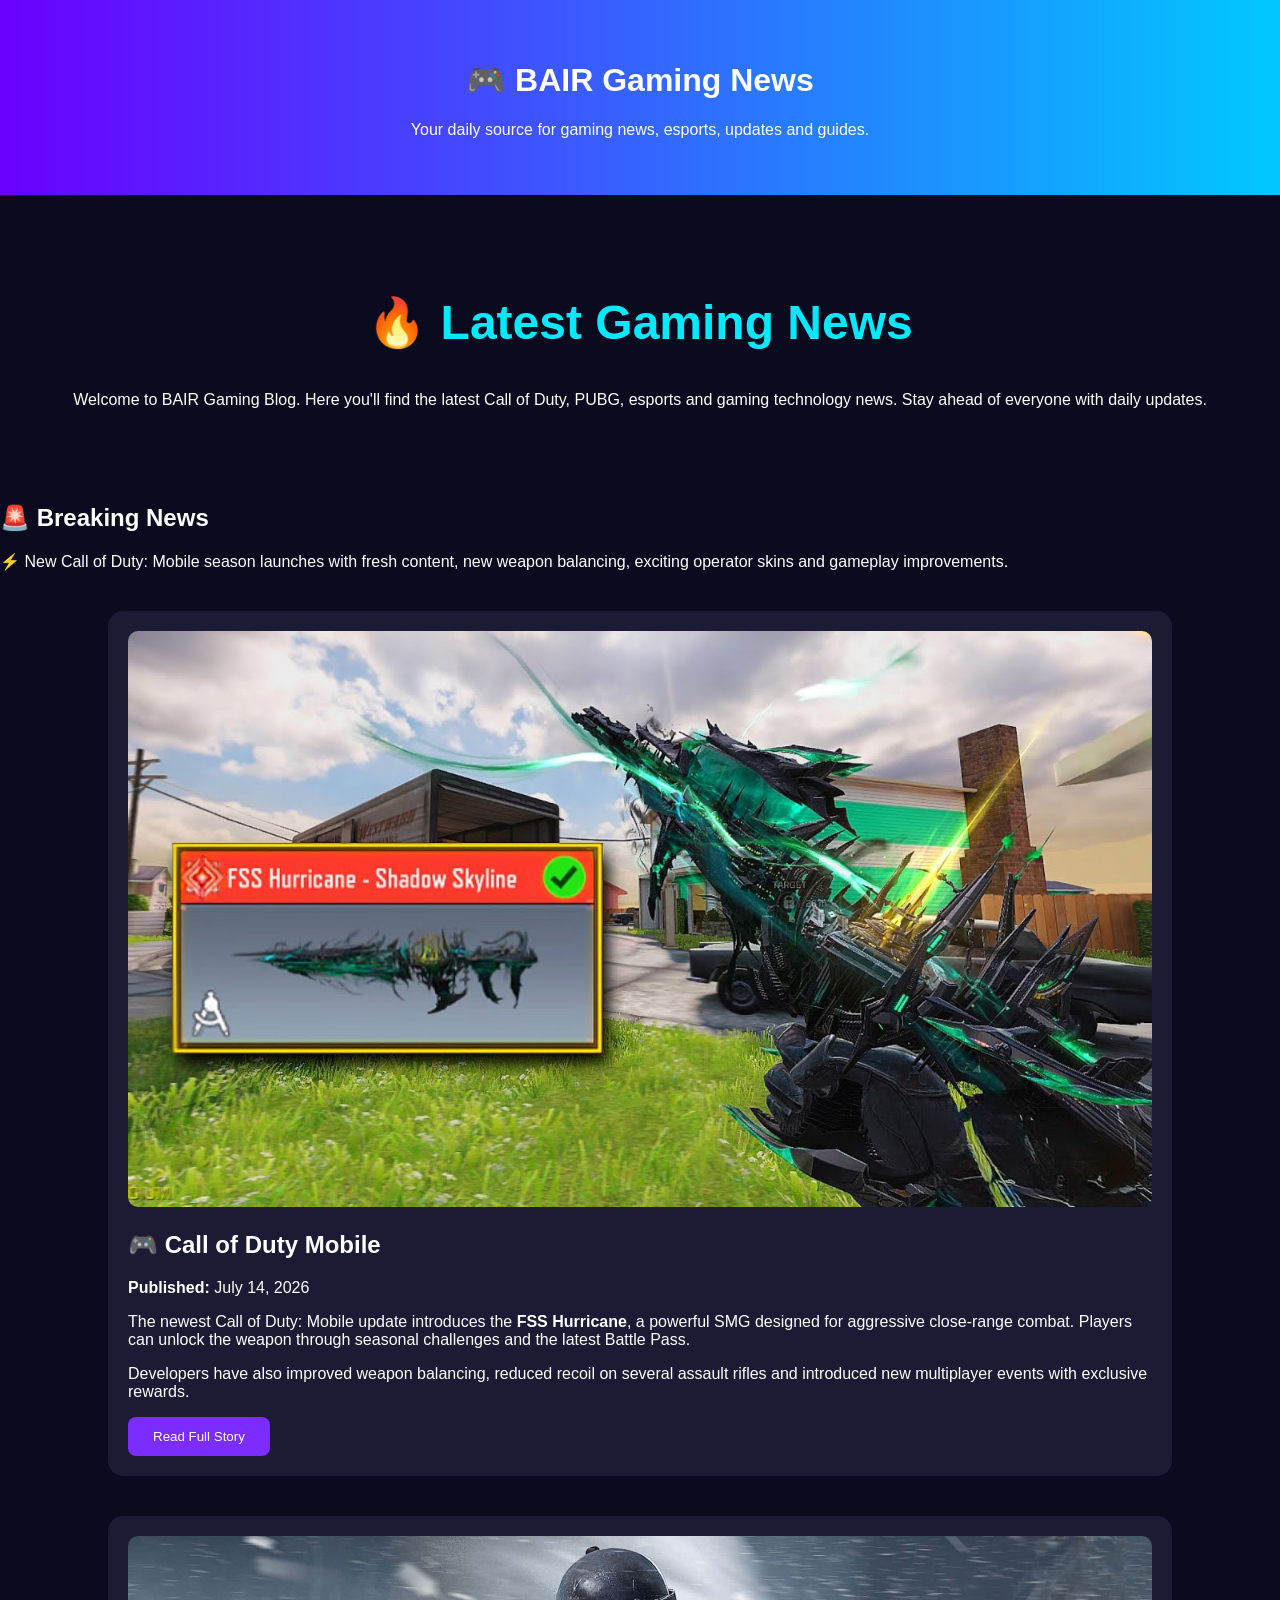
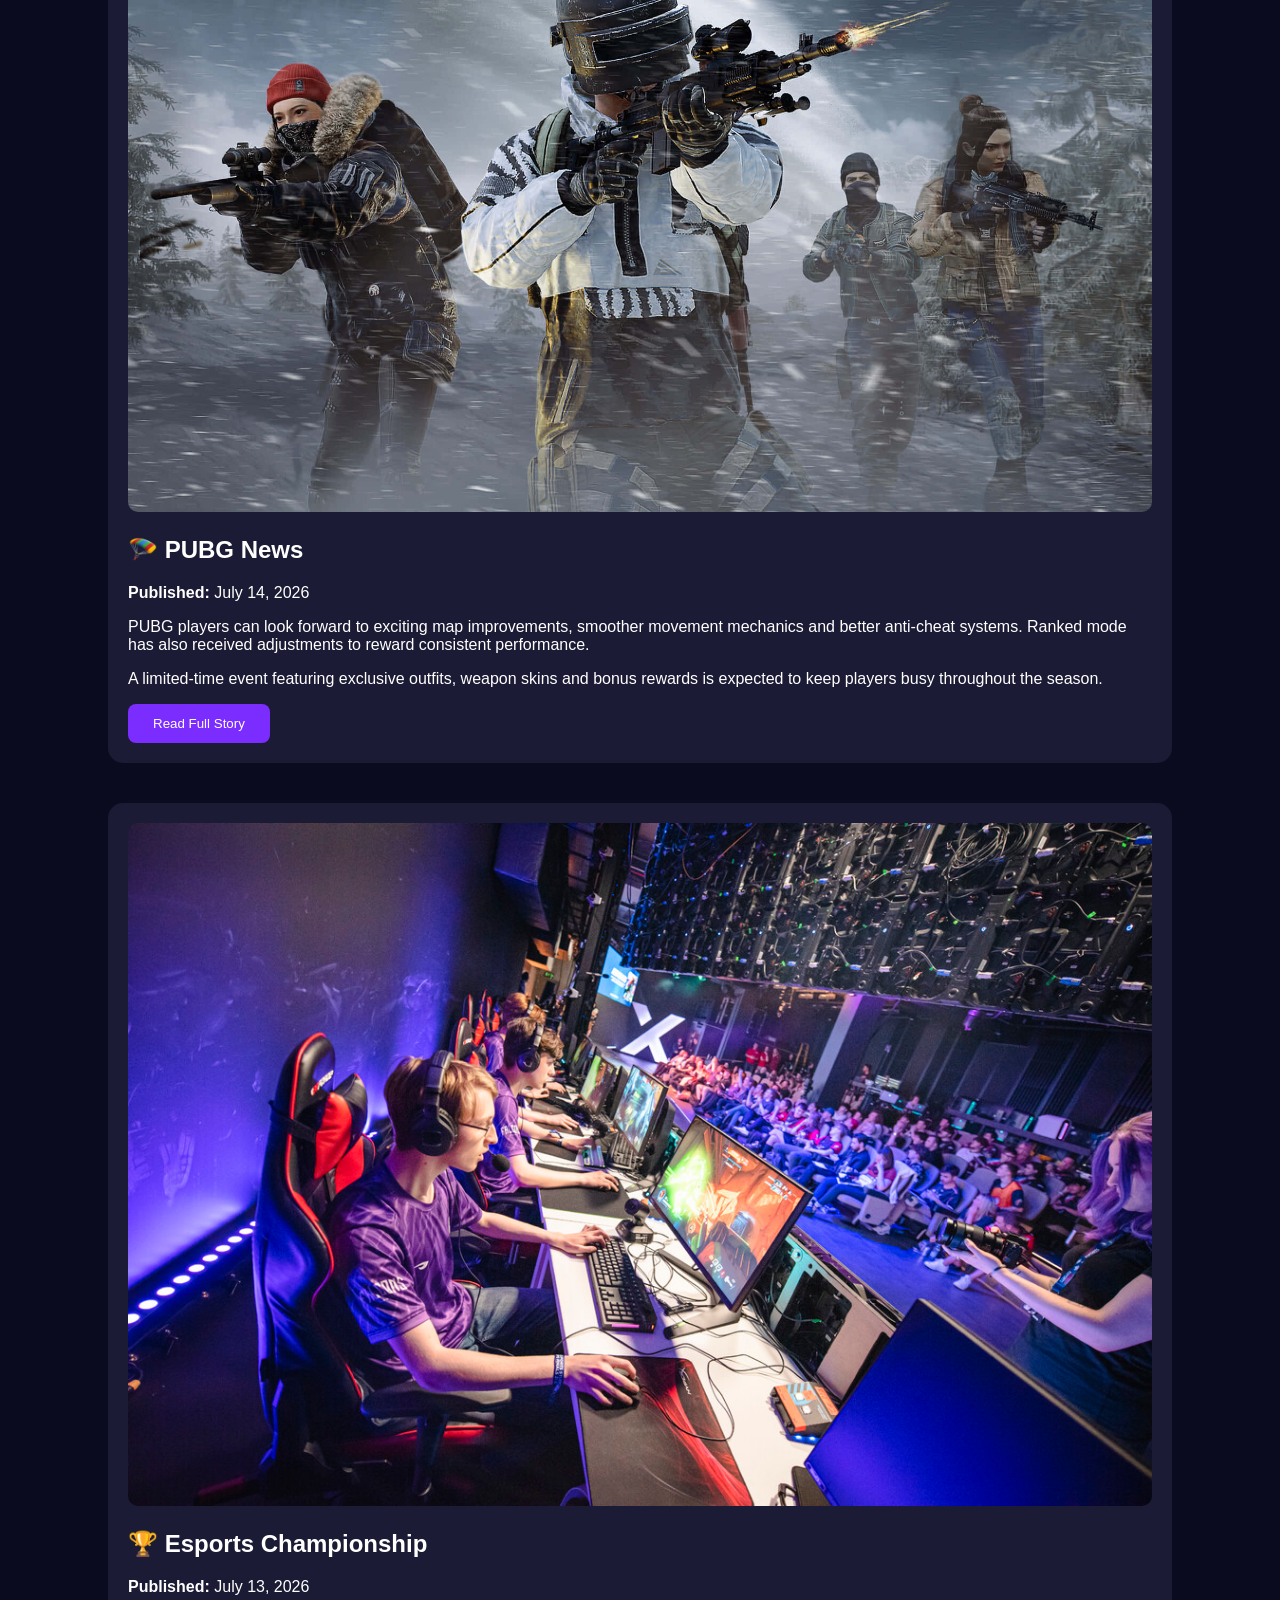
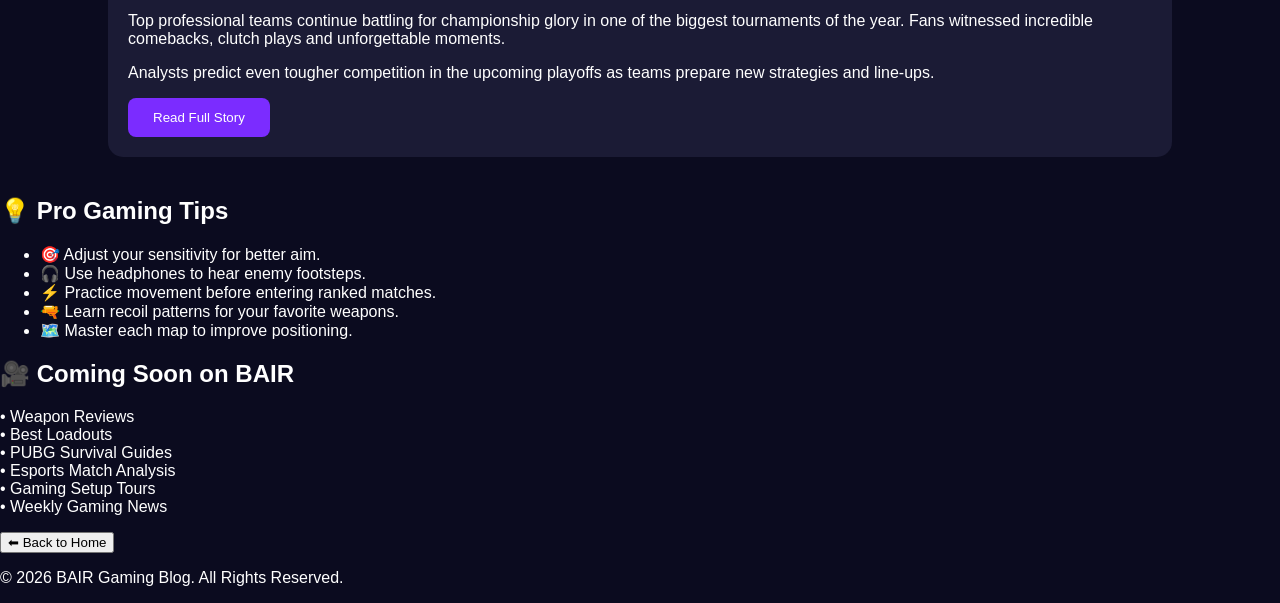
==== latest.html @ e6a4bc4d "gaming news" ====
<!DOCTYPE html>
<html lang="en">
<head>
    <meta charset="UTF-8">
    <meta name="viewport" content="width=device-width, initial-scale=1.0">
    <title>Latest Gaming News | BAIR</title>

    <link rel="stylesheet" href="latest.css">

</head>

<body>

<header>

    <h1>🎮 BAIR Gaming News</h1>

    <p class="subtitle">
        Your daily source for gaming news, esports, updates and guides.
    </p>

</header>

<main>

    <!-- Hero -->

    <section class="hero">

        <h2>🔥 Latest Gaming News</h2>

        <p>
            Welcome to BAIR Gaming Blog. Here you'll find the latest
            Call of Duty, PUBG, esports and gaming technology news.
            Stay ahead of everyone with daily updates.
        </p>

    </section>

    <!-- Breaking News -->

    <section class="breaking">

        <h2>🚨 Breaking News</h2>

        <p>
            ⚡ New Call of Duty: Mobile season launches with fresh content,
            new weapon balancing, exciting operator skins and gameplay improvements.
        </p>

    </section>

    <!-- COD -->

    <section class="news-card">

        <img src="assets/fss.jpg" alt="COD Mobile">

        <div>

            <h2>🎮 Call of Duty Mobile</h2>

            <p><strong>Published:</strong> July 14, 2026</p>

            <p>
                The newest Call of Duty: Mobile update introduces the
                <strong>FSS Hurricane</strong>, a powerful SMG designed for
                aggressive close-range combat. Players can unlock the weapon
                through seasonal challenges and the latest Battle Pass.
            </p>

            <p>
                Developers have also improved weapon balancing, reduced
                recoil on several assault rifles and introduced new
                multiplayer events with exclusive rewards.
            </p>

            <button>Read Full Story</button>

        </div>

    </section>

    <!-- PUBG -->

    <section class="news-card">

        <img src="assets/pubg-1920x1080-bx7pfrk7rvn15vdt.jpg" alt="PUBG">

        <div>

            <h2>🪂 PUBG News</h2>

            <p><strong>Published:</strong> July 14, 2026</p>

            <p>
                PUBG players can look forward to exciting map improvements,
                smoother movement mechanics and better anti-cheat systems.
                Ranked mode has also received adjustments to reward consistent
                performance.
            </p>

            <p>
                A limited-time event featuring exclusive outfits, weapon skins
                and bonus rewards is expected to keep players busy throughout
                the season.
            </p>

            <button>Read Full Story</button>

        </div>

    </section>

    <!-- Esports -->

    <section class="news-card">

        <img src="assets/ESports.jpeg" alt="Esports">

        <div>

            <h2>🏆 Esports Championship</h2>

            <p><strong>Published:</strong> July 13, 2026</p>

            <p>
                Top professional teams continue battling for championship
                glory in one of the biggest tournaments of the year.
                Fans witnessed incredible comebacks, clutch plays and
                unforgettable moments.
            </p>

            <p>
                Analysts predict even tougher competition in the upcoming
                playoffs as teams prepare new strategies and line-ups.
            </p>

            <button>Read Full Story</button>

        </div>

    </section>

    <!-- Gaming Tips -->

    <section class="tips">

        <h2>💡 Pro Gaming Tips</h2>

        <ul>

            <li>🎯 Adjust your sensitivity for better aim.</li>

            <li>🎧 Use headphones to hear enemy footsteps.</li>

            <li>⚡ Practice movement before entering ranked matches.</li>

            <li>🔫 Learn recoil patterns for your favorite weapons.</li>

            <li>🗺️ Master each map to improve positioning.</li>

        </ul>

    </section>

    <!-- Upcoming -->

    <section class="upcoming">

        <h2>🎥 Coming Soon on BAIR</h2>

        <p>

            • Weapon Reviews<br>
            • Best Loadouts<br>
            • PUBG Survival Guides<br>
            • Esports Match Analysis<br>
            • Gaming Setup Tours<br>
            • Weekly Gaming News

        </p>

    </section>

</main>

<footer>

    <a href="index.html">
        <button>⬅ Back to Home</button>
    </a>

    <p>© 2026 BAIR Gaming Blog. All Rights Reserved.</p>

</footer>

</body>
</html>
---- latest.css ----
/* Background */

body{
    margin:0;
    font-family:Arial, Helvetica, sans-serif;
    background:#0b0b1f;
    color:white;
}

/* Header */

header{
    text-align:center;
    padding:40px;
    background:linear-gradient(90deg,#6a00ff,#00c8ff);
}

/* Hero */

.hero{
    text-align:center;
    padding:60px 30px;
}

.hero h2{
    font-size:3rem;
    color:#00eaff;
}

/* News Cards */

.news-card{
    width:80%;
    margin:40px auto;
    background:#1b1b35;
    border-radius:15px;
    padding:20px;
}

.news-card img{
    width:100%;
    border-radius:10px;
}

.news-card button{
    padding:12px 25px;
    background:#7b2cff;
    color:white;
    border:none;
    border-radius:8px;
    cursor:pointer;
}

.news-card button:hover{
    background:#00c8ff;
}
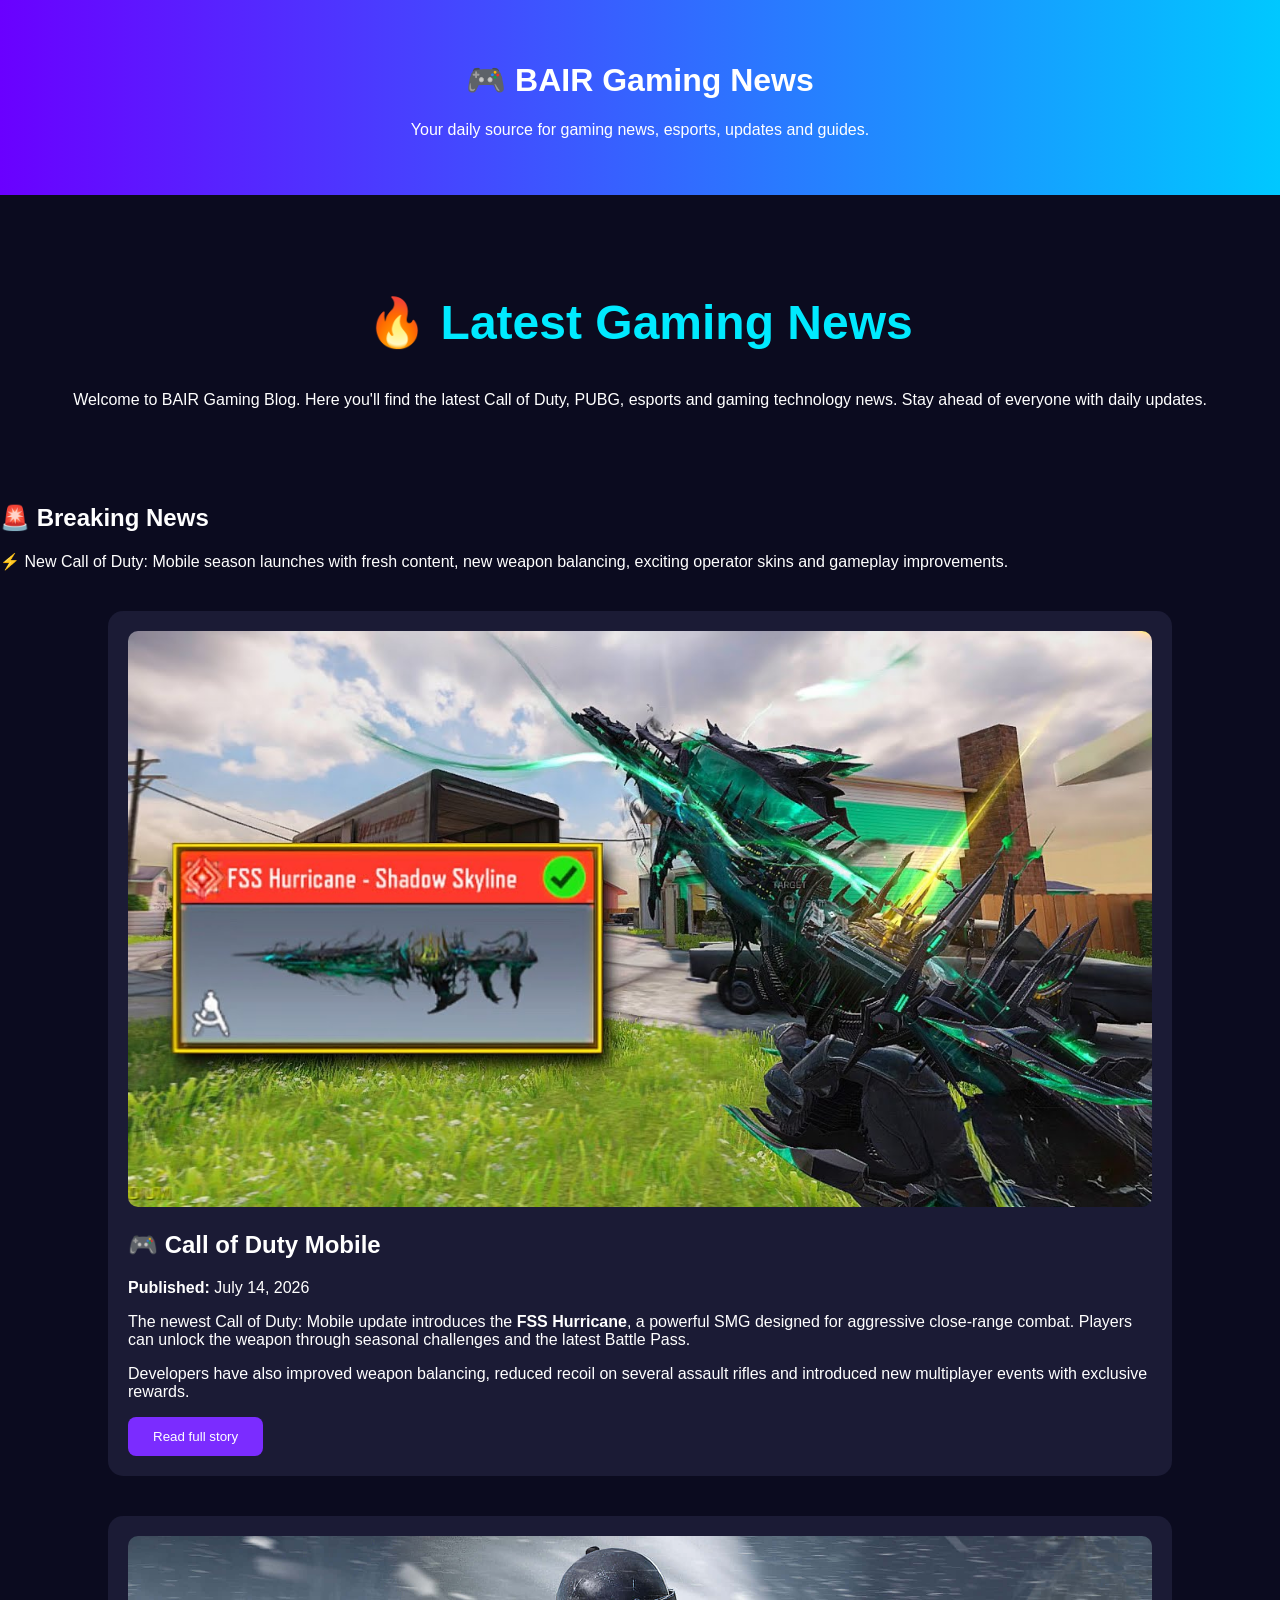
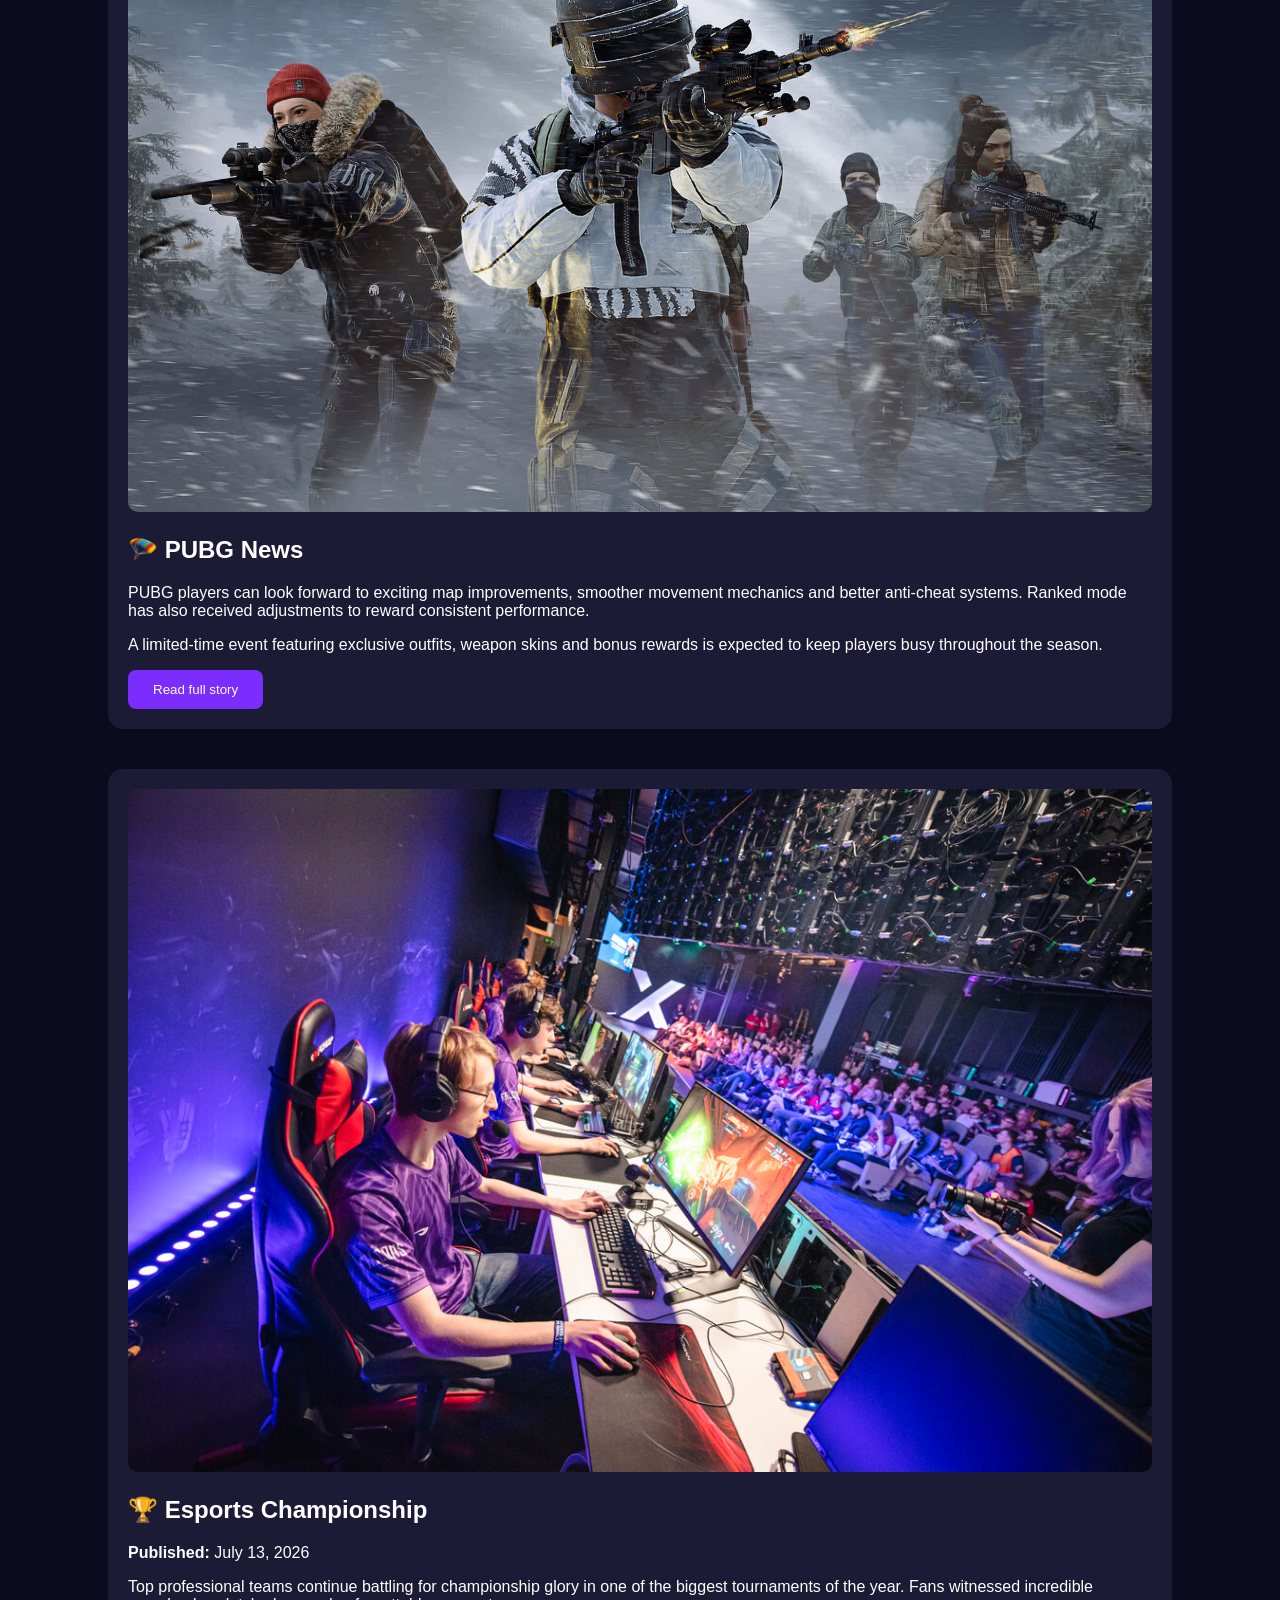
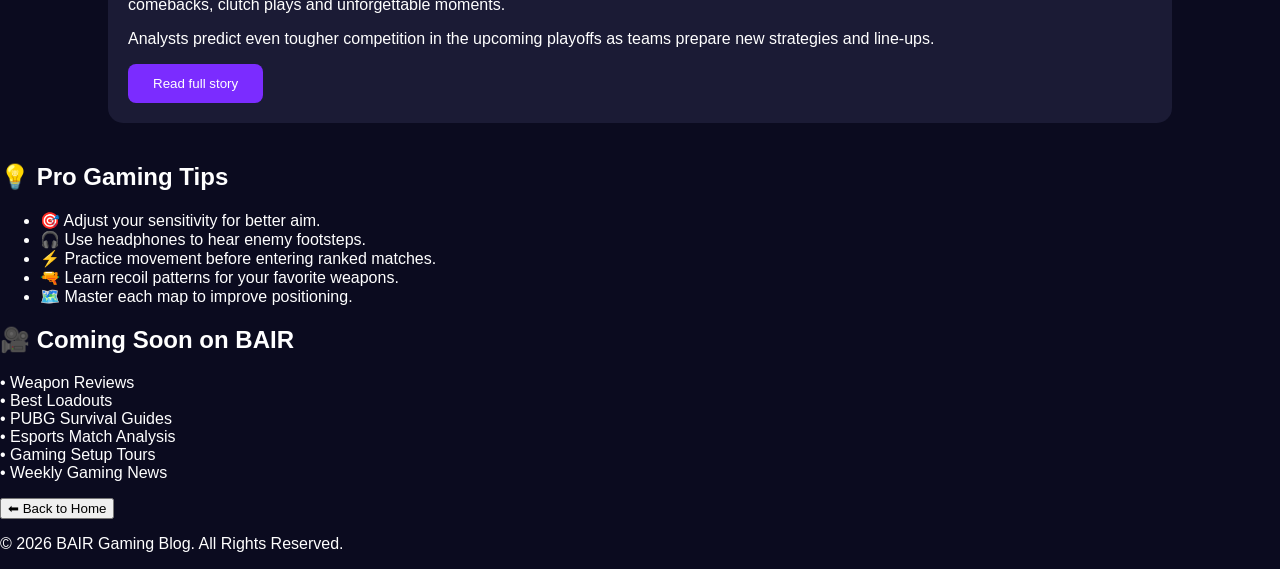
==== commit 4780d8a6: "gaming homework" ====
--- a/latest.html
+++ b/latest.html
@@ -75,8 +75,9 @@
                 multiplayer events with exclusive rewards.
             </p>
 
-            <button>Read Full Story</button>
-
+           <a href="cod.story.html">
+    <button>Read full story</button>
+</a>
         </div>
 
     </section>
@@ -90,8 +91,6 @@
         <div>
 
             <h2>🪂 PUBG News</h2>
-
-            <p><strong>Published:</strong> July 14, 2026</p>
 
             <p>
                 PUBG players can look forward to exciting map improvements,
@@ -106,8 +105,9 @@
                 the season.
             </p>
 
-            <button>Read Full Story</button>
-
+             <a href="pubg.story.html">
+    <button>Read full story</button>
+</a>
         </div>
 
     </section>
@@ -136,7 +136,9 @@
                 playoffs as teams prepare new strategies and line-ups.
             </p>
 
-            <button>Read Full Story</button>
+  <a href="esport.story.html">
+    <button>Read full story</button>
+</a>
 
         </div>
 
